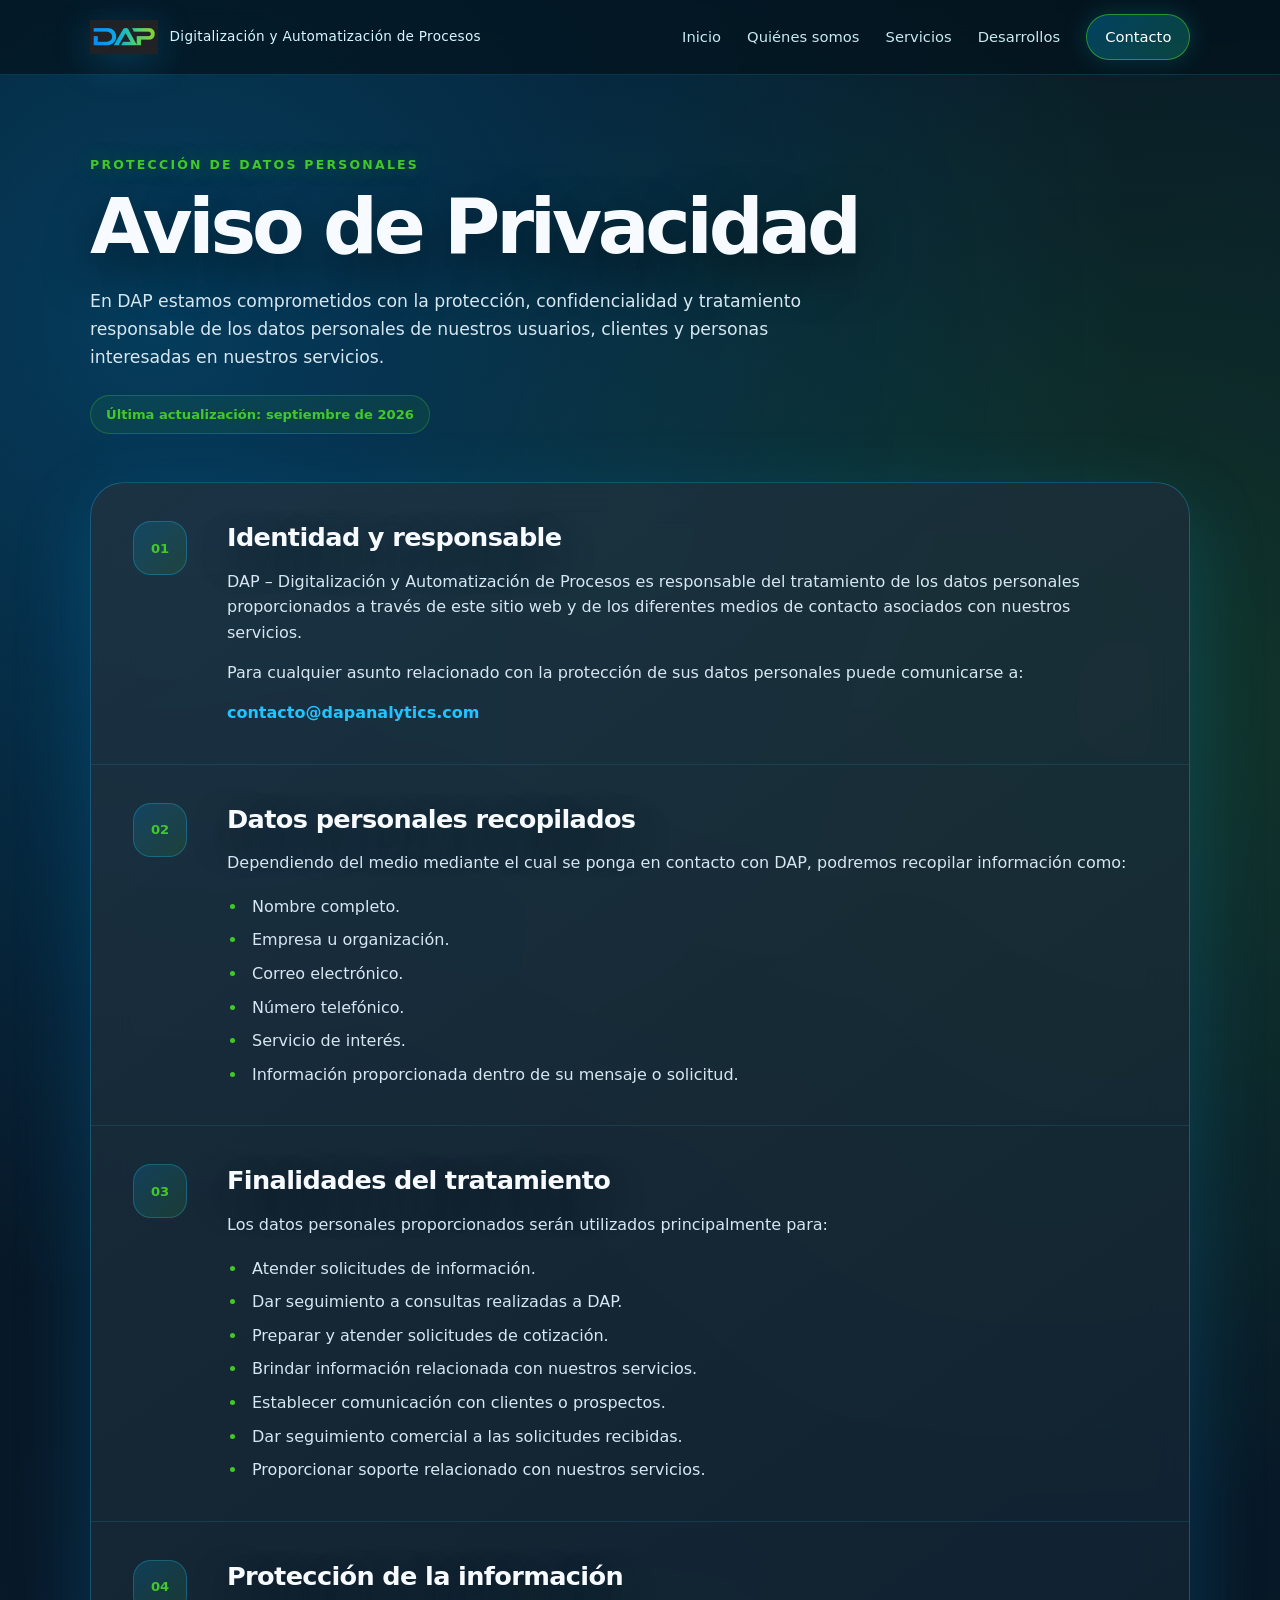
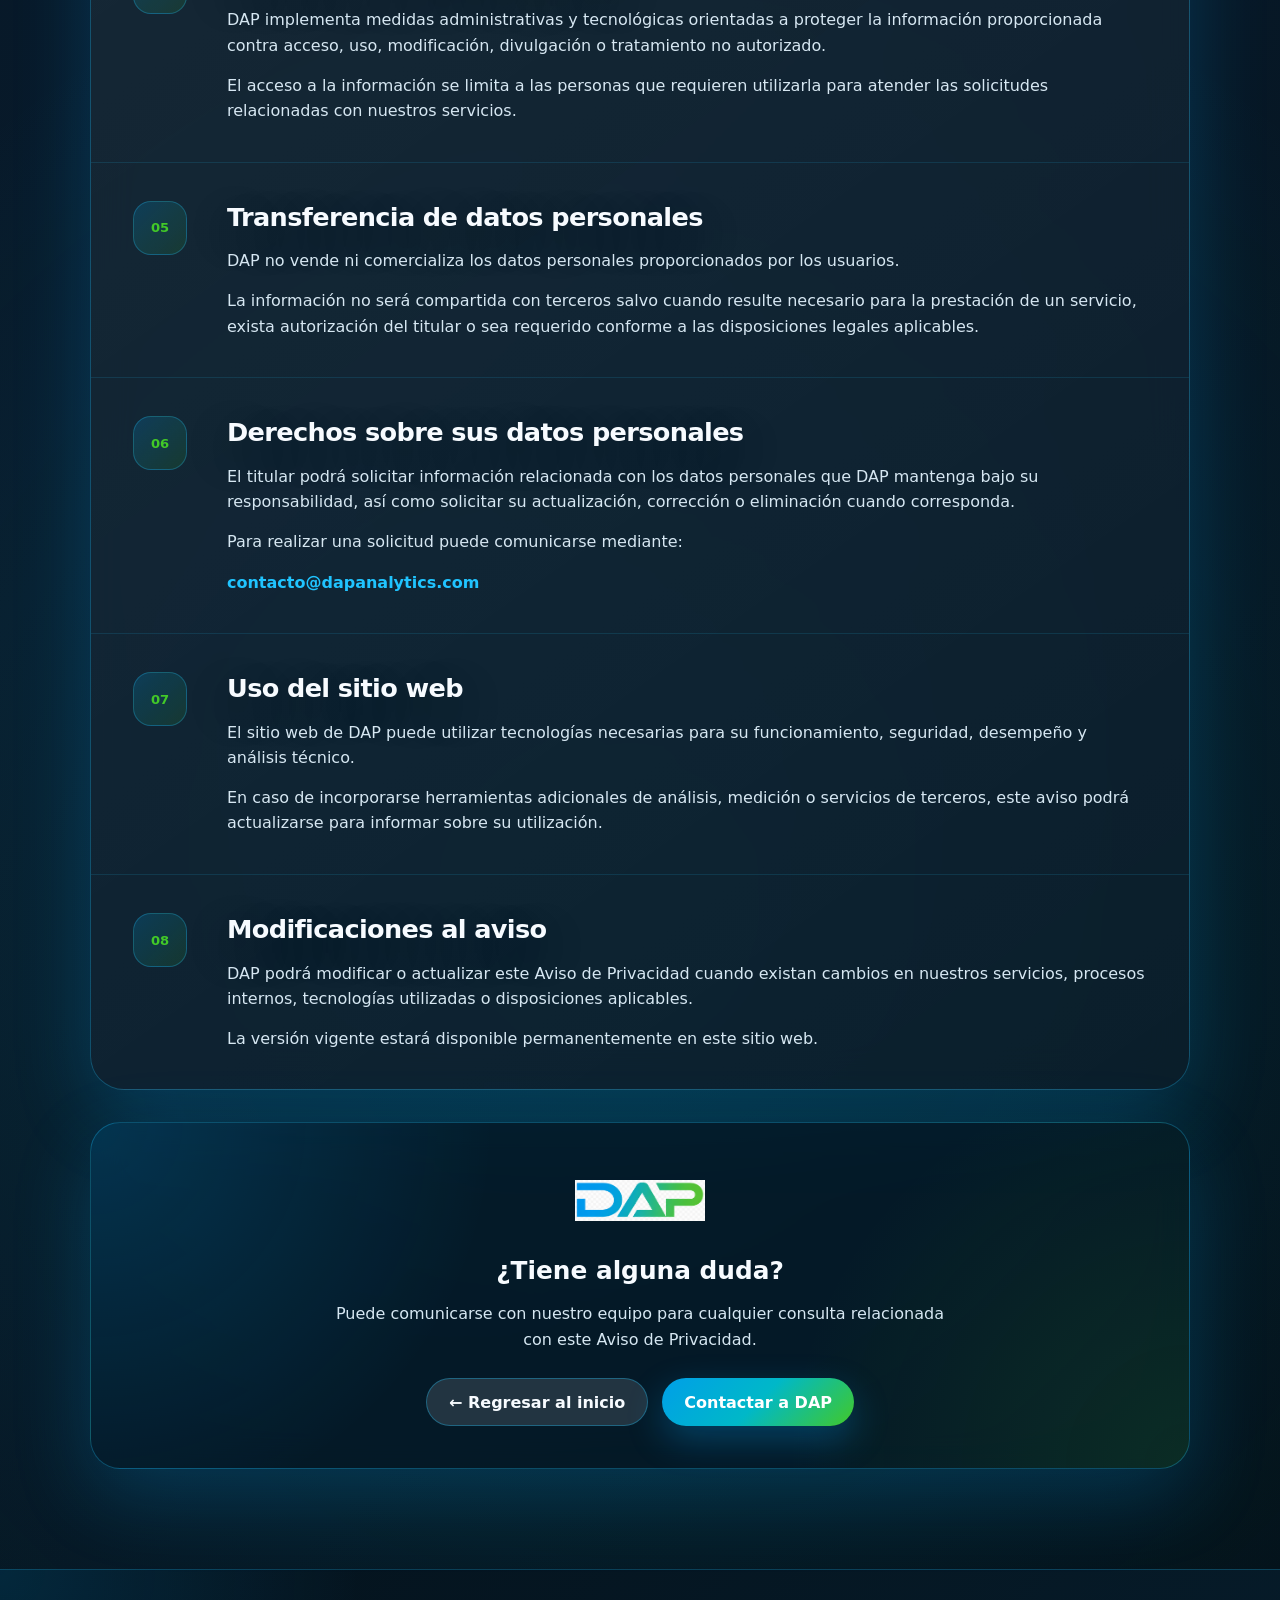
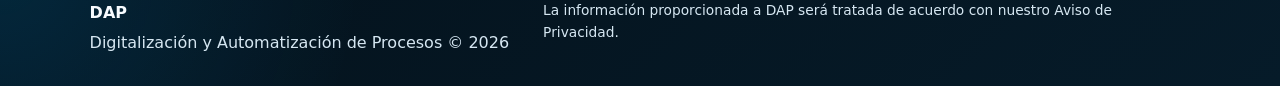
==== aviso-de-privacidad.html @ fb215ba3 "Create aviso-de-privacidad.html" ====
<!DOCTYPE html>
<html lang="es">
<head>
  <meta charset="UTF-8" />
  <meta name="viewport" content="width=device-width, initial-scale=1.0" />

  <title>Aviso de Privacidad | DAP</title>

  <meta
    name="description"
    content="Aviso de Privacidad de DAP Digitalización y Automatización de Procesos."
  />

  <link
    rel="icon"
    type="image/png"
    sizes="40x32"
    href="../assets/Logo_DAP_Letras_azulverde.png"
  />

  <link rel="stylesheet" href="../style.css" />
</head>

<body>

  <!-- NAVBAR -->
  <header class="navbar" id="navbar">

    <a href="../" class="brand" aria-label="Ir al inicio de DAP">
      <img
        class="brand-logo"
        src="../assets/Logo_DAP_vede-azul_negro_3.png"
        alt="Logo DAP"
      />

      <span class="brand-text">
        Digitalización y Automatización de Procesos
      </span>
    </a>

    <nav class="nav-links privacy-nav">
      <a href="../">Inicio</a>
      <a href="../#quienes">Quiénes somos</a>
      <a href="../#servicios">Servicios</a>
      <a href="../#desarrollos">Desarrollos</a>
      <a href="../#contacto" class="nav-cta">Contacto</a>
    </nav>

  </header>


  <!-- CONTENIDO -->
  <main class="privacy-page">

    <section class="privacy-hero">

      <div class="privacy-container">

        <div class="privacy-heading reveal">

          <p class="eyebrow">
            Protección de datos personales
          </p>

          <h1>Aviso de Privacidad</h1>

          <p>
            En DAP estamos comprometidos con la protección,
            confidencialidad y tratamiento responsable de los
            datos personales de nuestros usuarios, clientes y
            personas interesadas en nuestros servicios.
          </p>

          <div class="privacy-meta">
            Última actualización: septiembre de 2026
          </div>

        </div>


        <article class="privacy-document reveal">

          <section class="privacy-block">

            <span class="privacy-number">01</span>

            <div>
              <h2>Identidad y responsable</h2>

              <p>
                DAP – Digitalización y Automatización de Procesos
                es responsable del tratamiento de los datos personales
                proporcionados a través de este sitio web y de los
                diferentes medios de contacto asociados con nuestros
                servicios.
              </p>

              <p>
                Para cualquier asunto relacionado con la protección
                de sus datos personales puede comunicarse a:
              </p>

              <a
                class="privacy-email"
                href="mailto:contacto@dapanalytics.com"
              >
                contacto@dapanalytics.com
              </a>
            </div>

          </section>


          <section class="privacy-block">

            <span class="privacy-number">02</span>

            <div>
              <h2>Datos personales recopilados</h2>

              <p>
                Dependiendo del medio mediante el cual se ponga en
                contacto con DAP, podremos recopilar información como:
              </p>

              <ul>
                <li>Nombre completo.</li>
                <li>Empresa u organización.</li>
                <li>Correo electrónico.</li>
                <li>Número telefónico.</li>
                <li>Servicio de interés.</li>
                <li>Información proporcionada dentro de su mensaje o solicitud.</li>
              </ul>

            </div>

          </section>


          <section class="privacy-block">

            <span class="privacy-number">03</span>

            <div>
              <h2>Finalidades del tratamiento</h2>

              <p>
                Los datos personales proporcionados serán utilizados
                principalmente para:
              </p>

              <ul>
                <li>Atender solicitudes de información.</li>
                <li>Dar seguimiento a consultas realizadas a DAP.</li>
                <li>Preparar y atender solicitudes de cotización.</li>
                <li>Brindar información relacionada con nuestros servicios.</li>
                <li>Establecer comunicación con clientes o prospectos.</li>
                <li>Dar seguimiento comercial a las solicitudes recibidas.</li>
                <li>Proporcionar soporte relacionado con nuestros servicios.</li>
              </ul>

            </div>

          </section>


          <section class="privacy-block">

            <span class="privacy-number">04</span>

            <div>
              <h2>Protección de la información</h2>

              <p>
                DAP implementa medidas administrativas y tecnológicas
                orientadas a proteger la información proporcionada
                contra acceso, uso, modificación, divulgación o
                tratamiento no autorizado.
              </p>

              <p>
                El acceso a la información se limita a las personas
                que requieren utilizarla para atender las solicitudes
                relacionadas con nuestros servicios.
              </p>

            </div>

          </section>


          <section class="privacy-block">

            <span class="privacy-number">05</span>

            <div>
              <h2>Transferencia de datos personales</h2>

              <p>
                DAP no vende ni comercializa los datos personales
                proporcionados por los usuarios.
              </p>

              <p>
                La información no será compartida con terceros salvo
                cuando resulte necesario para la prestación de un
                servicio, exista autorización del titular o sea
                requerido conforme a las disposiciones legales
                aplicables.
              </p>

            </div>

          </section>


          <section class="privacy-block">

            <span class="privacy-number">06</span>

            <div>
              <h2>Derechos sobre sus datos personales</h2>

              <p>
                El titular podrá solicitar información relacionada
                con los datos personales que DAP mantenga bajo su
                responsabilidad, así como solicitar su actualización,
                corrección o eliminación cuando corresponda.
              </p>

              <p>
                Para realizar una solicitud puede comunicarse mediante:
              </p>

              <a
                class="privacy-email"
                href="mailto:contacto@dapanalytics.com"
              >
                contacto@dapanalytics.com
              </a>

            </div>

          </section>


          <section class="privacy-block">

            <span class="privacy-number">07</span>

            <div>
              <h2>Uso del sitio web</h2>

              <p>
                El sitio web de DAP puede utilizar tecnologías
                necesarias para su funcionamiento, seguridad,
                desempeño y análisis técnico.
              </p>

              <p>
                En caso de incorporarse herramientas adicionales
                de análisis, medición o servicios de terceros,
                este aviso podrá actualizarse para informar sobre
                su utilización.
              </p>

            </div>

          </section>


          <section class="privacy-block">

            <span class="privacy-number">08</span>

            <div>
              <h2>Modificaciones al aviso</h2>

              <p>
                DAP podrá modificar o actualizar este Aviso de
                Privacidad cuando existan cambios en nuestros
                servicios, procesos internos, tecnologías utilizadas
                o disposiciones aplicables.
              </p>

              <p>
                La versión vigente estará disponible permanentemente
                en este sitio web.
              </p>

            </div>

          </section>

        </article>


        <div class="privacy-return reveal">

          <img
            src="../assets/Logo_DAP_Letras_azulverde.png"
            alt="DAP"
          />

          <h3>¿Tiene alguna duda?</h3>

          <p>
            Puede comunicarse con nuestro equipo para cualquier
            consulta relacionada con este Aviso de Privacidad.
          </p>

          <div class="privacy-actions">

            <a href="../" class="btn secondary">
              ← Regresar al inicio
            </a>

            <a
              href="mailto:contacto@dapanalytics.com"
              class="btn primary"
            >
              Contactar a DAP
            </a>

          </div>

        </div>

      </div>

    </section>

  </main>


  <footer>

    <div>
      <strong>DAP</strong>

      <span>
        Digitalización y Automatización de Procesos © 2026
      </span>
    </div>

    <p class="privacy-notice">
      La información proporcionada a DAP será tratada de acuerdo
      con nuestro Aviso de Privacidad.
    </p>

  </footer>


  <script src="../script.js"></script>

</body>
</html>
---- style.css ----
/* ==============================
   DAP Website - GitHub Pages
   Autor: Uriel + Motoko
   ============================== */

:root {
  --bg: #061421;
  --bg-soft: #0b2236;

  --blue: #009fe8;
  --blue-light: #20c4ff;
  --cyan: #00b8c8;
  --green: #42c928;
  --green-soft: #20e2a3;

  --primary: #00aaff;
  --primary-2: #20e2a3;
  --accent: #42c928;

  --text: #f7fbff;
  --muted: #d6e7f2;

  --card: rgba(5, 24, 39, 0.66);
  --card-strong: rgba(7, 35, 56, 0.82);
  --border: rgba(32, 196, 255, 0.30);

  --shadow: 0 26px 80px rgba(0, 170, 255, 0.20);
}

* {
  box-sizing: border-box;
  margin: 0;
  padding: 0;
}

html {
  scroll-behavior: smooth;
}

body {
  font-family: Inter, system-ui, -apple-system, BlinkMacSystemFont, "Segoe UI", sans-serif;
  background:
    radial-gradient(circle at top left, rgba(0,159,232,.30), transparent 34%),
    radial-gradient(circle at top right, rgba(66,201,40,.22), transparent 32%),
    linear-gradient(135deg, #061421 0%, #081b2c 48%, #041018 100%);
  color: var(--text);
  line-height: 1.6;
  overflow-x: hidden;
}

a {
  color: inherit;
  text-decoration: none;
}

img {
  width: 100%;
  display: block;
}

/* ==============================
   NAVBAR
   ============================== */

.navbar {
  position: fixed;
  top: 0;
  width: 100%;
  z-index: 100;
  display: flex;
  justify-content: space-between;
  align-items: center;
  padding: 14px 7%;
  background: rgba(4, 18, 28, 0.72);
  backdrop-filter: blur(20px);
  border-bottom: 1px solid rgba(32, 196, 255, 0.18);
  transition: 0.3s ease;
}

.navbar.scrolled {
  background: rgba(4, 18, 28, 0.94);
  border-bottom-color: rgba(66, 201, 40, 0.28);
  box-shadow: 0 12px 40px rgba(0, 170, 255, 0.14);
}

.brand { display: flex; 
        align-items: center; 
        gap: 12px; } 

.brand-logo { width: 68px; 
             max-height: 48px; 
             object-fit: contain; 
             filter: drop-shadow(0 8px 18px rgba(23, 183, 255, 0.22)); }

.brand-text {
  color: #d8f8ff;
  font-size: 0.85rem;
  letter-spacing: 0.02em;
}

.nav-links {
  display: flex;
  align-items: center;
  gap: 26px;
  font-size: 0.92rem;
  color: #c7eaf1;
}

.nav-links a {
  transition: color 0.2s ease;
}

.nav-links a:hover {
  color: var(--green);
}

.nav-cta {
  padding: 10px 18px;
  border-radius: 999px;
  border: 1px solid rgba(66, 201, 40, 0.60);
  color: #ffffff !important;
  background: linear-gradient(135deg, rgba(0, 170, 255, 0.30), rgba(32, 226, 163, 0.24));
  box-shadow: 0 0 24px rgba(0, 184, 200, 0.22);
}

.menu-toggle {
  display: none;
  width: 42px;
  height: 36px;
  background: transparent;
  border: 0;
  cursor: pointer;
}

.menu-toggle span {
  display: block;
  height: 2px;
  margin: 7px 0;
  background: var(--text);
  border-radius: 2px;
}

/* ==============================
   FONDOS DE SECCIONES
   ============================== */

.section-bg {
  position: relative;
  isolation: isolate;
  background-size: cover;
  background-position: center;
  background-attachment: fixed;
}

.section-overlay {
  position: absolute;
  inset: 0;
  z-index: -1;
  background:
    linear-gradient(90deg, rgba(4,18,28,.72), rgba(4,18,28,.46), rgba(4,18,28,.24)),
    radial-gradient(circle at 20% 30%, rgba(0,170,255,.22), transparent 36%),
    radial-gradient(circle at 78% 35%, rgba(66,201,40,.18), transparent 38%);
}

.section-bg::after {
  content: "";
  position: absolute;
  inset: 0;
  z-index: -2;
  background: rgba(255, 255, 255, 0.04);
}

/* Deja aquí tus nombres de imagen como ya los modificaste */
#inicio { background-image: url("assets/Fondo_DAP_1.png"); }
#quienes { background-image: url("assets/Fondo_DAP_2.png"); }
#servicios { background-image: url("assets/Fondo_DAP_3.png"); }
#desarrollos { background-image: url("assets/Fondo_DAP_1.png"); }
#ia { background-image: url("assets/Fondo_DAP_4.png"); }

/* ==============================
   HERO
   ============================== */

.hero {
  min-height: 100vh;
  padding: 150px 7% 80px;
  display: grid;
  grid-template-columns: minmax(0, 1.15fr) minmax(320px, 0.85fr);
  gap: 42px;
  align-items: center;
}

.hero-content,
.hero-panel,
.section-inner,
.contact-card {
  position: relative;
  z-index: 2;
}

.eyebrow {
  color: var(--accent);
  text-transform: uppercase;
  font-size: 0.78rem;
  letter-spacing: 0.18em;
  font-weight: 800;
  margin-bottom: 14px;
  text-shadow: 0 0 20px rgba(66, 201, 40, 0.42);
}

h1 {
  font-size: clamp(2.6rem, 6vw, 5.9rem);
  line-height: 0.95;
  letter-spacing: -0.07em;
  max-width: 900px;
  text-shadow: 0 18px 48px rgba(0,0,0,0.52);
}

h2 {
  font-size: clamp(2rem, 4vw, 4rem);
  line-height: 1;
  letter-spacing: -0.05em;
  text-shadow: 0 14px 42px rgba(0,0,0,0.45);
}

h3 {
  font-size: 1.35rem;
  margin-bottom: 10px;
}

.hero-text {
  max-width: 700px;
  margin-top: 26px;
  color: var(--muted);
  font-size: 1.14rem;
}

.hero-actions,
.contact-actions {
  display: flex;
  flex-wrap: wrap;
  gap: 14px;
  margin-top: 32px;
}

/* ==============================
   BOTONES
   ============================== */

.btn {
  display: inline-flex;
  justify-content: center;
  align-items: center;
  min-height: 48px;
  padding: 0 22px;
  border-radius: 999px;
  font-weight: 800;
  border: 1px solid var(--border);
  transition: transform 0.2s ease, background 0.2s ease, box-shadow 0.2s ease;
}

.btn:hover {
  transform: translateY(-2px);
  box-shadow: 0 18px 42px rgba(0, 184, 200, 0.28);
}

.btn.primary {
  background: linear-gradient(135deg, var(--blue), var(--cyan), var(--green));
  color: #fff;
  border: 0;
  box-shadow: 0 14px 36px rgba(0, 170, 255, 0.28);
}

.btn.secondary {
  background: rgba(255, 255, 255, 0.12);
  color: var(--text);
  border: 1px solid rgba(32, 196, 255, 0.34);
}

/* ==============================
   TARJETAS
   ============================== */

.hero-panel {
  display: grid;
  gap: 18px;
}

.metric {
  padding: 26px;
  border: 1px solid var(--border);
  border-radius: 28px;
  background:
    linear-gradient(145deg, rgba(255,255,255,0.12), rgba(255,255,255,0.04)),
    rgba(5, 24, 39, 0.68);
  backdrop-filter: blur(18px);
  box-shadow: var(--shadow);
}

.metric span {
  color: var(--blue-light);
  font-weight: 900;
  font-size: 0.85rem;
}

.metric strong {
  display: block;
  margin-top: 8px;
  font-size: 1.2rem;
}

.metric p {
  color: var(--muted);
  margin-top: 4px;
}

.section {
  padding: 105px 7%;
  min-height: 72vh;
}

.section-heading {
  max-width: 860px;
  margin-bottom: 42px;
}

.section-heading.center {
  margin-left: auto;
  margin-right: auto;
  text-align: center;
}

.section-heading p {
  color: var(--muted);
  margin-top: 18px;
}

.two-column {
  display: grid;
  grid-template-columns: 0.9fr 1.0fr;
  gap: 24px;
}

.card,
.service-card,
.suite-card,
.contact-card {
  border: 1px solid var(--border);
  background:
    linear-gradient(145deg, rgba(255,255,255,0.12), rgba(255,255,255,0.04)),
    var(--card);
  border-radius: 32px;
  box-shadow: var(--shadow);
  backdrop-filter: blur(18px);
}

.glass {
  padding: 34px;
}

.glass p + p {
  margin-top: 18px;
  color: var(--muted);
}

.tags {
  display: flex;
  flex-wrap: wrap;
  gap: 10px;
  margin-top: 22px;
}

.tags span {
  padding: 9px 13px;
  border-radius: 999px;
  background: rgba(0, 184, 200, 0.16);
  color: #e9feff;
  border: 1px solid rgba(66, 201, 40, 0.30);
  font-size: 0.9rem;
}

.service-grid,
.suite-grid {
  display: grid;
  gap: 24px;
}

.service-grid {
  grid-template-columns: repeat(3, 1fr);
}

.service-card {
  padding: 32px;
  min-height: 270px;
  transition: 0.25s ease;
}

.service-card:hover,
.suite-card:hover,
.ia-list div:hover {
  transform: translateY(-5px);
  border-color: rgba(66, 201, 40, 0.58);
  box-shadow: 0 30px 86px rgba(0, 184, 200, 0.34);
}

.icon-circle{

    display:inline-block;
    width:auto;
    height:auto;
    padding:10px 20px;
    border-radius:40px;
    margin-bottom:22px;
    background:linear-gradient(
        135deg,
        var(--blue),
        var(--cyan),
        var(--green)
    );

    color:#fff;
    font-weight:700;
    font-size:1rem;
    text-align:center;
    white-space:nowrap;

}

.service-card p,
.suite-card p,
.suite-card li,
.ia-list p,
.contact-card p {
  color: var(--muted);
}

.suite-grid {
  grid-template-columns: repeat(3, 1fr);
}

.suite-card {
  overflow: hidden;
  background:
    linear-gradient(145deg, rgba(255,255,255,0.10), rgba(255,255,255,0.04)),
    rgba(5, 24, 39, 0.72);
  transition: 0.25s ease;
}

.suite-card img {
  height: 230px;
  object-fit: contain;
  padding: 26px;
  background:
    radial-gradient(circle at center, rgba(32,196,255,0.16), transparent 48%),
    rgba(255, 255, 255, 0.08);
}

.suite-content {
  padding: 28px;
}

.suite-subtitle {
  color: var(--accent) !important;
  font-weight: 800;
  margin-bottom: 12px;
}

.suite-card ul {
  margin-top: 18px;
  padding-left: 18px;
}

.suite-card li + li {
  margin-top: 8px;
}

/* ==============================
   IA ANALYTICS
   ============================== */

.ia-wrap {
  display: grid;
  grid-template-columns: 1fr 1fr;
  gap: 34px;
  align-items: start;
}

.ia-list {
  display: grid;
  gap: 16px;
}

.ia-list div {
  padding: 26px;
  border: 1px solid var(--border);
  border-radius: 24px;
  background:
    linear-gradient(145deg, rgba(255,255,255,0.14), rgba(255,255,255,0.05)),
    var(--card-strong);
  backdrop-filter: blur(18px);
  box-shadow: var(--shadow);
  transition: 0.25s ease;
}

/* ==============================
   CONTACTO
   ============================== */

.contact {
  display: grid;
  place-items: center;
  background:
    radial-gradient(circle at top left, rgba(0,170,255,0.28), transparent 34%),
    radial-gradient(circle at bottom right, rgba(66,201,40,0.20), transparent 34%),
    linear-gradient(135deg, #061421, #082235);
}

.contact-card {
  width: min(920px, 100%);
  padding: clamp(34px, 6vw, 72px);
  text-align: center;
  background:
    radial-gradient(circle at top left, rgba(0,170,255,0.26), transparent 34%),
    radial-gradient(circle at bottom right, rgba(66,201,40,0.16), transparent 34%),
    rgba(255,255,255,0.12);
}

.contact-info {
  display: grid;
  gap: 6px;
  margin-top: 32px;
  color: var(--muted);
}

.contact-info strong {
  color: var(--text);
  font-size: 1.1rem;
}

/* ==============================
   FOOTER
   ============================== */

footer {
  padding: 30px 7%;
  border-top: 1px solid rgba(32, 196, 255, 0.24);
  display: grid;
  grid-template-columns: 0.8fr 1.2fr;
  gap: 22px;
  color: var(--muted);
  background:
    radial-gradient(circle at top left, rgba(0,170,255,0.14), transparent 28%),
    linear-gradient(135deg, #04121c, #061b29);
}

footer div {
  display: grid;
  gap: 4px;
}

footer strong {
  color: var(--text);
}

.privacy-notice {
  font-size: 0.86rem;
  line-height: 1.55;
}

/* ==============================
   ANIMACIONES
   ============================== */

.reveal {
  opacity: 0;
  transform: translateY(22px);
  transition: 0.7s ease;
}

.reveal.visible {
  opacity: 1;
  transform: translateY(0);
}

/* ==============================
   RESPONSIVE
   ============================== */

@media (max-width: 980px) {
  .hero,
  .two-column,
  .ia-wrap {
    grid-template-columns: 1fr;
  }

  .service-grid,
  .suite-grid {
    grid-template-columns: 1fr;
  }

  .hero {
    padding-top: 130px;
  }

  .hero-panel {
    grid-template-columns: 1fr;
  }
}

@media (max-width: 760px) {
  .navbar {
    padding: 12px 5%;
  }

  .brand-logo {
    width: 86px;
  }

  .brand-text {
    display: none;
  }

  .menu-toggle {
    display: block;
  }

  .nav-links {
    position: absolute;
    top: 72px;
    left: 5%;
    right: 5%;
    display: none;
    flex-direction: column;
    align-items: stretch;
    gap: 0;
    padding: 14px;
    border: 1px solid var(--border);
    border-radius: 24px;
    background: rgba(4, 18, 28, 0.96);
  }

  .nav-links.open {
    display: flex;
  }

  .nav-links a {
    padding: 14px;
  }

  .nav-cta {
    text-align: center;
    margin-top: 6px;
  }

  .hero {
    padding: 120px 5% 60px;
  }

  .section {
    padding: 80px 5%;
    min-height: auto;
  }

  .section-bg {
    background-attachment: scroll;
  }

  .section-overlay {
    background:
      linear-gradient(180deg, rgba(4,18,28,.78), rgba(4,18,28,.52)),
      radial-gradient(circle at 50% 15%, rgba(0,170,255,.18), transparent 42%);
  }

  footer {
    grid-template-columns: 1fr;
    padding: 24px 5%;
  }
}



.metric{
    display:flex;
    justify-content:space-between;
    align-items:center;
    gap:24px;
}

.metric-content{
    flex:1;
}

.metric-icon{
    width:80px;
    height:80px;
    object-fit:contain;
    flex-shrink:0;
    opacity:.95;
    transition:.30s;
}

.metric:hover .metric-icon{
    transform:scale(1.08);
    filter:
        drop-shadow(0 0 16px rgba(0,170,255,.35))
        drop-shadow(0 0 24px rgba(66,201,40,.25));
}



.service-card{
    display:flex;
    flex-direction:column;
    justify-content:flex-start;
    min-height:480px;
}

.service-img{
    display:block;
    width:100%;
    height:auto;
    max-width:100%;
    margin-top:28px;
    object-fit:contain;

}

.service-card:hover .service-img {
  transform: scale(1.04);
  filter:
    drop-shadow(0 0 18px rgba(0, 170, 255, 0.38))
    drop-shadow(0 0 28px rgba(66, 201, 40, 0.26));
}

/* ==============================
   FORMULARIO DE CONTACTO DAP
   ============================== */

.contact-container {
  position: relative;
  z-index: 2;
  width: min(1180px, 100%);
  display: grid;
  grid-template-columns: minmax(0, 0.82fr) minmax(460px, 1.18fr);
  gap: 32px;
  align-items: start;
}

.contact-intro,
.contact-form-card {
  border: 1px solid var(--border);
  border-radius: 32px;
  background:
    linear-gradient(145deg, rgba(255,255,255,0.12), rgba(255,255,255,0.04)),
    rgba(5, 24, 39, 0.76);
  box-shadow: var(--shadow);
  backdrop-filter: blur(18px);
}

.contact-intro {
  padding: clamp(32px, 5vw, 58px);
}

.contact-intro > p:not(.eyebrow) {
  margin-top: 22px;
  color: var(--muted);
}

.contact-data {
  display: grid;
  gap: 14px;
  margin-top: 32px;
}

.contact-data div {
  display: grid;
  gap: 3px;
  padding: 16px 18px;
  border: 1px solid rgba(32, 196, 255, 0.20);
  border-radius: 18px;
  background: rgba(255,255,255,0.06);
}

.contact-data span {
  color: var(--green);
  font-size: 0.76rem;
  font-weight: 800;
  letter-spacing: 0.10em;
  text-transform: uppercase;
}

.contact-data a,
.contact-data strong {
  color: var(--text);
  overflow-wrap: anywhere;
}

.contact-form-card {
  padding: clamp(28px, 4vw, 46px);
}

.form-grid {
  display: grid;
  grid-template-columns: repeat(2, minmax(0, 1fr));
  gap: 20px;
}

.form-group {
  display: grid;
  gap: 8px;
}

.form-group-full {
  grid-column: 1 / -1;
}

.form-group label,
.form-consent label {
  color: #e9f8ff;
  font-weight: 700;
  font-size: 0.91rem;
}

.form-group label span,
.form-consent label span {
  color: var(--green);
}

.form-group input,
.form-group select,
.form-group textarea {
  width: 100%;
  color: #ffffff;
  font: inherit;
  border: 1px solid rgba(32, 196, 255, 0.28);
  border-radius: 16px;
  outline: none;
  background: rgba(3, 17, 28, 0.72);
  transition: border-color .2s ease, box-shadow .2s ease, background .2s ease;
}

.form-group input,
.form-group select {
  min-height: 52px;
  padding: 0 16px;
}

.form-group textarea {
  min-height: 140px;
  padding: 14px 16px;
  resize: vertical;
}

.form-group select option {
  color: #071622;
  background: #ffffff;
}

.form-group input:focus,
.form-group select:focus,
.form-group textarea:focus {
  border-color: var(--green);
  background: rgba(4, 24, 38, 0.94);
  box-shadow: 0 0 0 4px rgba(66, 201, 40, 0.12);
}

.form-group.has-error input,
.form-group.has-error select,
.form-group.has-error textarea {
  border-color: #ff6b6b;
}

.field-error {
  min-height: 18px;
  color: #ff9b9b;
  font-size: 0.78rem;
}

.form-consent {
  display: flex;
  align-items: flex-start;
  gap: 10px;
  margin-top: 22px;
}

.form-consent input {
  width: 18px;
  height: 18px;
  margin-top: 3px;
  accent-color: var(--green);
  flex: 0 0 auto;
}

.submit-contact {
  width: 100%;
  margin-top: 24px;
  cursor: pointer;
  font: inherit;
}

.submit-contact:disabled {
  opacity: .68;
  cursor: wait;
  transform: none;
}

.submit-spinner {
  display: none;
  width: 19px;
  height: 19px;
  margin-left: 10px;
  border: 2px solid rgba(255,255,255,.40);
  border-top-color: #ffffff;
  border-radius: 50%;
  animation: dapSpin .8s linear infinite;
}

.submit-contact.is-loading .submit-spinner {
  display: inline-block;
}

.form-status {
  min-height: 24px;
  margin-top: 14px;
  text-align: center;
  color: var(--muted);
  font-size: .90rem;
}

.form-status.error {
  color: #ff9b9b;
}

.website-field {
  position: absolute !important;
  left: -10000px !important;
  width: 1px !important;
  height: 1px !important;
  overflow: hidden !important;
}

@keyframes dapSpin {
  to { transform: rotate(360deg); }
}

/* Modal propio compatible con GitHub Pages */
.dap-modal {
  position: fixed;
  inset: 0;
  z-index: 1000;
  display: none;
  place-items: center;
  padding: 20px;
}

.dap-modal.open {
  display: grid;
}

.dap-modal-backdrop {
  position: absolute;
  inset: 0;
  background: rgba(1, 9, 15, .82);
  backdrop-filter: blur(8px);
}

.dap-modal-dialog {
  position: relative;
  z-index: 1;
  width: min(520px, 100%);
  padding: 38px;
  text-align: center;
  border: 1px solid rgba(32, 196, 255, .38);
  border-radius: 30px;
  background:
    radial-gradient(circle at top left, rgba(0,170,255,.20), transparent 36%),
    radial-gradient(circle at bottom right, rgba(66,201,40,.14), transparent 36%),
    #071b2a;
  box-shadow: 0 30px 110px rgba(0, 170, 255, .30);
}

.dap-modal-logo {
  width: 118px;
  height: 64px;
  object-fit: contain;
  margin: 0 auto 14px;
}

.dap-modal-check {
  display: grid;
  place-items: center;
  width: 62px;
  height: 62px;
  margin: 0 auto 18px;
  border-radius: 50%;
  color: #ffffff;
  font-size: 2rem;
  font-weight: 900;
  background: linear-gradient(135deg, var(--blue), var(--green));
}

.dap-modal-dialog h3 {
  font-size: 1.7rem;
}

.dap-modal-dialog p {
  margin-top: 12px;
  color: var(--muted);
}

.dap-modal-folio {
  color: var(--green) !important;
  font-weight: 800;
}

.dap-modal-dialog .btn {
  width: 100%;
  margin-top: 24px;
  cursor: pointer;
}

.dap-modal-close {
  position: absolute;
  top: 13px;
  right: 16px;
  width: 38px;
  height: 38px;
  border: 0;
  border-radius: 50%;
  color: #ffffff;
  font-size: 1.7rem;
  line-height: 1;
  cursor: pointer;
  background: rgba(255,255,255,.08);
}

body.modal-open {
  overflow: hidden;
}

@media (max-width: 900px) {
  .contact-container {
    grid-template-columns: 1fr;
  }
}

@media (max-width: 620px) {
  .form-grid {
    grid-template-columns: 1fr;
  }

  .form-group-full {
    grid-column: auto;
  }

  .contact-form-card,
  .contact-intro,
  .dap-modal-dialog {
    padding: 26px 22px;
    border-radius: 24px;
  }
}



/* ======================================================
   CARRUSEL DE EMPRESAS - SECCIÓN QUIÉNES SOMOS
====================================================== */

.business-card {
  display: flex;
  flex-direction: column;
  gap: 14px;
  width: 100%;
}

.business-card h3 {
  margin: 0;
  line-height: 1.4;
}

.business-carousel {
  position: relative;
  display: flex;
  align-items: center;
  width: 100%;
  min-width: 0;
}

.business-carousel-viewport {
  width: 100%;
  overflow: hidden;
  border-radius: 20px;
  touch-action: pan-y;
}

.business-carousel-track {
  display: flex;
  width: 100%;
  transition: transform 0.55s ease;
  will-change: transform;
}

.business-carousel-slide {
  flex: 0 0 100%;
  width: 100%;
  min-width: 100%;
}

.business-carousel-slide img{
    width:100%;
    height:560px;
    object-fit:contain;
    border-radius:20px;
    background:rgba(255,255,255,.02);
}

.business-carousel-btn {
  position: absolute;
  top: 50%;
  z-index: 5;
  width: 44px;
  height: 44px;
  padding: 0;
  border: 1px solid rgba(255, 255, 255, 0.25);
  border-radius: 50%;
  background: rgba(8, 20, 38, 0.72);
  color: #ffffff;
  font-size: 24px;
  line-height: 1;
  cursor: pointer;
  transform: translateY(-50%);
  backdrop-filter: blur(10px);
  -webkit-backdrop-filter: blur(10px);
  transition:
    background 0.25s ease,
    transform 0.25s ease,
    opacity 0.25s ease;
}

.business-carousel-btn:hover {
  background: rgba(18, 141, 255, 0.92);
  transform: translateY(-50%) scale(1.08);
}

.business-carousel-prev {
  left: 12px;
}

.business-carousel-next {
  right: 12px;
}

.business-carousel-dots {
  display: flex;
  justify-content: center;
  align-items: center;
  flex-wrap: wrap;
  gap: 8px;
  margin-top: -8px;
}

.business-carousel-dot {
  width: 9px;
  height: 9px;
  padding: 0;
  border: none;
  border-radius: 50%;
  background: rgba(255, 255, 255, 0.3);
  cursor: pointer;
  transition:
    width 0.25s ease,
    background 0.25s ease;
}

.business-carousel-dot.active {
  width: 26px;
  border-radius: 10px;
  background: #128dff;
}

@media (max-width: 900px) {
  .business-carousel-slide img {
    height: 330px;
  }
}

@media (max-width: 600px) {
  .business-card {
    gap: 18px;
  }

  .business-carousel-slide img {
    height: 260px;
  }

  .business-carousel-btn {
    width: 38px;
    height: 38px;
    font-size: 20px;
  }

  .business-carousel-prev {
    left: 8px;
  }

  .business-carousel-next {
    right: 8px;
  }
}



/* ======================================================
   AVISO DE PRIVACIDAD - DAP
====================================================== */

.privacy-page {
  min-height: 100vh;
}

.privacy-hero {
  position: relative;
  min-height: 100vh;
  padding: 155px 7% 100px;

  background:
    radial-gradient(circle at 12% 10%, rgba(0,170,255,.26), transparent 32%),
    radial-gradient(circle at 88% 22%, rgba(66,201,40,.16), transparent 30%),
    radial-gradient(circle at 50% 80%, rgba(0,184,200,.12), transparent 40%),
    linear-gradient(135deg, #061421 0%, #081b2c 50%, #041018 100%);
}

.privacy-container {
  width: min(1100px, 100%);
  margin: 0 auto;
}

.privacy-heading {
  max-width: 850px;
  margin-bottom: 48px;
}

.privacy-heading h1 {
  font-size: clamp(2.8rem, 6vw, 5.5rem);
  line-height: .98;
  letter-spacing: -.055em;
}

.privacy-heading > p:not(.eyebrow) {
  max-width: 760px;
  margin-top: 24px;
  color: var(--muted);
  font-size: 1.08rem;
}

.privacy-meta {
  display: inline-flex;
  align-items: center;
  margin-top: 24px;
  padding: 8px 15px;

  border: 1px solid rgba(66,201,40,.30);
  border-radius: 999px;

  background: rgba(66,201,40,.08);

  color: var(--green);
  font-size: .82rem;
  font-weight: 800;
}


/* DOCUMENTO */

.privacy-document {
  overflow: hidden;

  border: 1px solid var(--border);
  border-radius: 34px;

  background:
    linear-gradient(
      145deg,
      rgba(255,255,255,.09),
      rgba(255,255,255,.025)
    ),
    rgba(5,24,39,.74);

  box-shadow: var(--shadow);
  backdrop-filter: blur(20px);
}


/* BLOQUES */

.privacy-block {
  display: grid;
  grid-template-columns: 70px 1fr;
  gap: 24px;

  padding: 38px 42px;

  border-bottom: 1px solid rgba(32,196,255,.13);
}

.privacy-block:last-child {
  border-bottom: 0;
}

.privacy-number {
  display: grid;
  place-items: center;

  width: 54px;
  height: 54px;

  border: 1px solid rgba(32,196,255,.28);
  border-radius: 18px;

  background:
    linear-gradient(
      135deg,
      rgba(0,170,255,.18),
      rgba(66,201,40,.12)
    );

  color: var(--green);
  font-size: .82rem;
  font-weight: 900;
}

.privacy-block h2 {
  margin: 4px 0 18px;

  font-size: clamp(1.35rem, 2vw, 1.8rem);
  letter-spacing: -.025em;
}

.privacy-block p {
  color: var(--muted);
}

.privacy-block p + p {
  margin-top: 14px;
}

.privacy-block ul {
  margin-top: 18px;
  padding-left: 20px;

  color: var(--muted);
}

.privacy-block li {
  padding-left: 5px;
}

.privacy-block li + li {
  margin-top: 8px;
}

.privacy-block li::marker {
  color: var(--green);
}


/* CORREO */

.privacy-email {
  display: inline-block;
  margin-top: 15px;

  color: var(--blue-light);
  font-weight: 800;

  transition:
    color .2s ease,
    text-shadow .2s ease;
}

.privacy-email:hover {
  color: var(--green);

  text-shadow:
    0 0 18px rgba(66,201,40,.30);
}


/* TARJETA FINAL */

.privacy-return {
  margin-top: 32px;
  padding: 42px;

  text-align: center;

  border: 1px solid var(--border);
  border-radius: 30px;

  background:
    radial-gradient(circle at top left, rgba(0,170,255,.18), transparent 35%),
    radial-gradient(circle at bottom right, rgba(66,201,40,.12), transparent 35%),
    rgba(5,24,39,.76);

  box-shadow: var(--shadow);
  backdrop-filter: blur(18px);
}

.privacy-return img {
  width: 130px;
  height: 70px;

  margin: 0 auto 16px;

  object-fit: contain;
}

.privacy-return h3 {
  font-size: 1.55rem;
}

.privacy-return p {
  max-width: 620px;
  margin: 10px auto 0;

  color: var(--muted);
}

.privacy-actions {
  display: flex;
  justify-content: center;
  flex-wrap: wrap;

  gap: 14px;
  margin-top: 26px;
}


/* RESPONSIVE */

@media (max-width: 760px) {

  .privacy-hero {
    padding:
      125px
      5%
      70px;
  }

  .privacy-heading {
    margin-bottom: 32px;
  }

  .privacy-block {
    grid-template-columns: 1fr;
    gap: 14px;

    padding: 28px 24px;
  }

  .privacy-number {
    width: 48px;
    height: 48px;
  }

  .privacy-return {
    padding: 32px 22px;
  }

  .privacy-actions {
    flex-direction: column;
  }

  .privacy-actions .btn {
    width: 100%;
  }

}
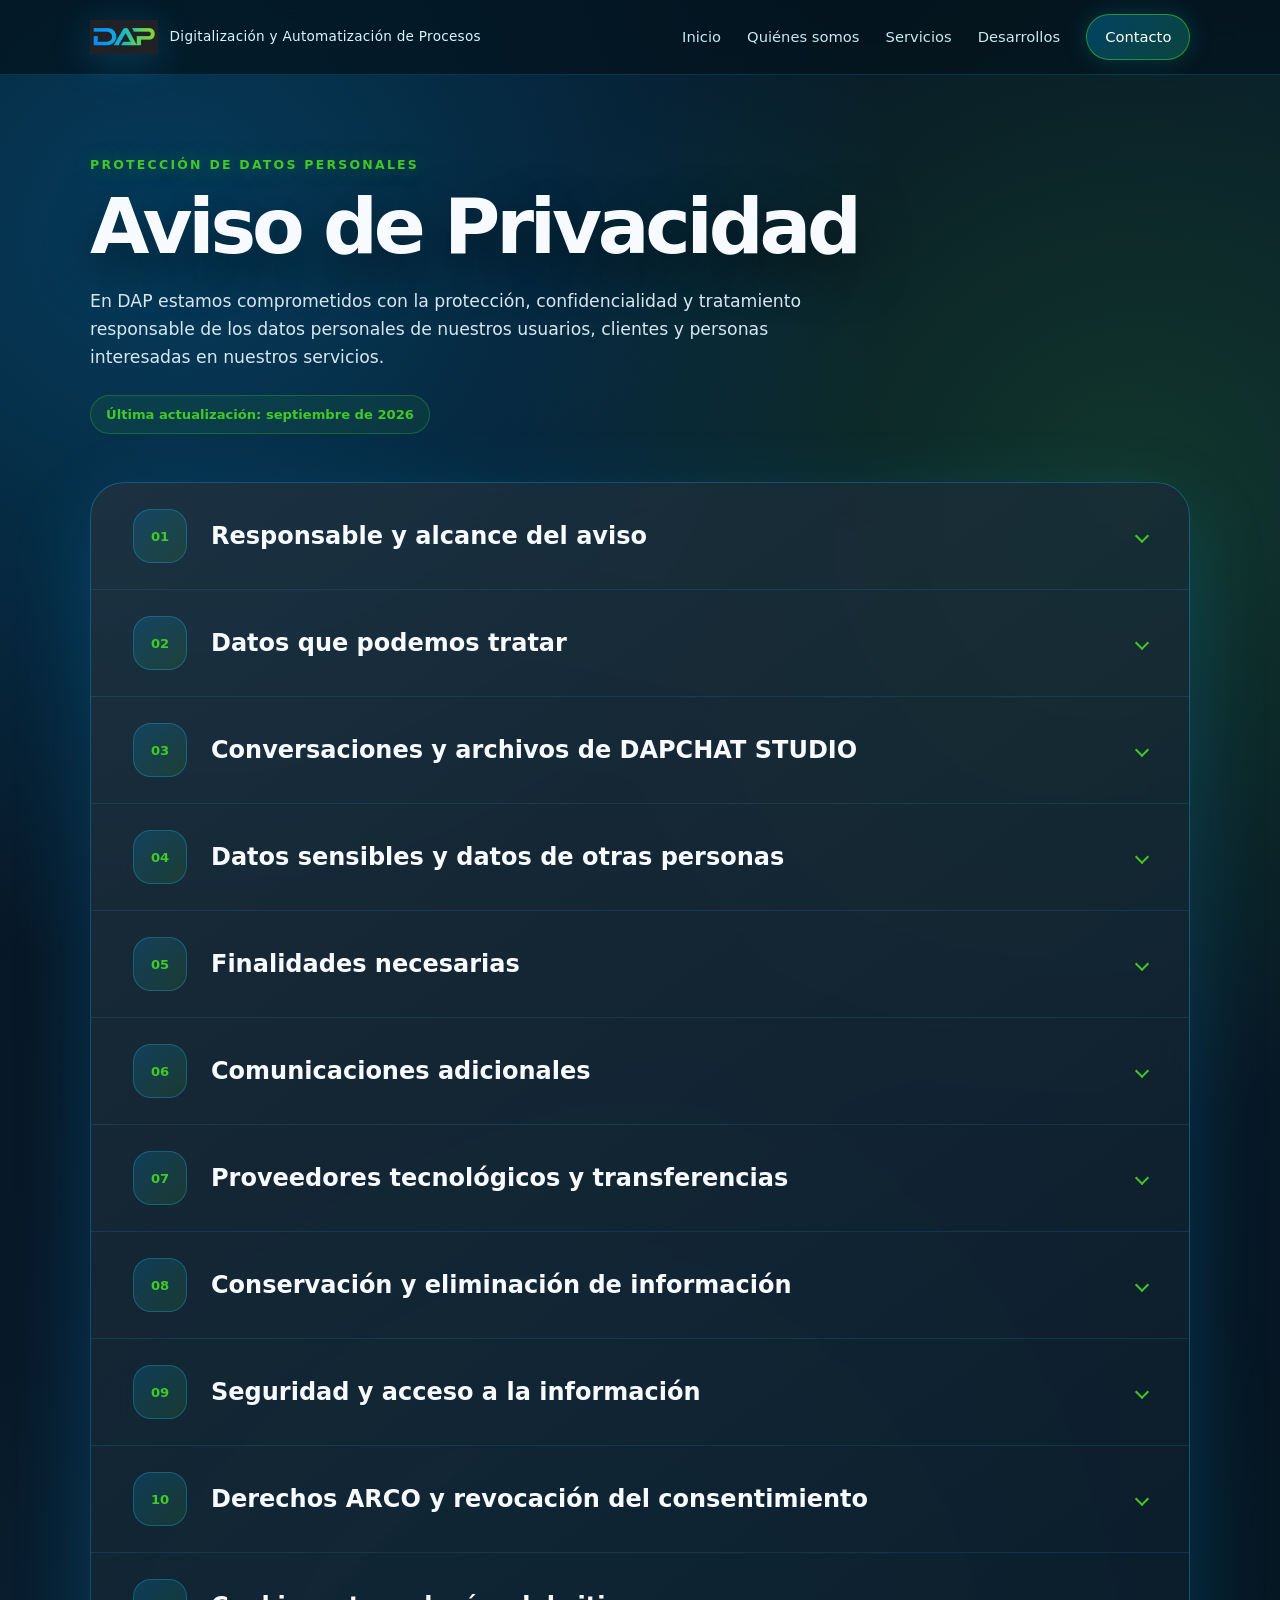
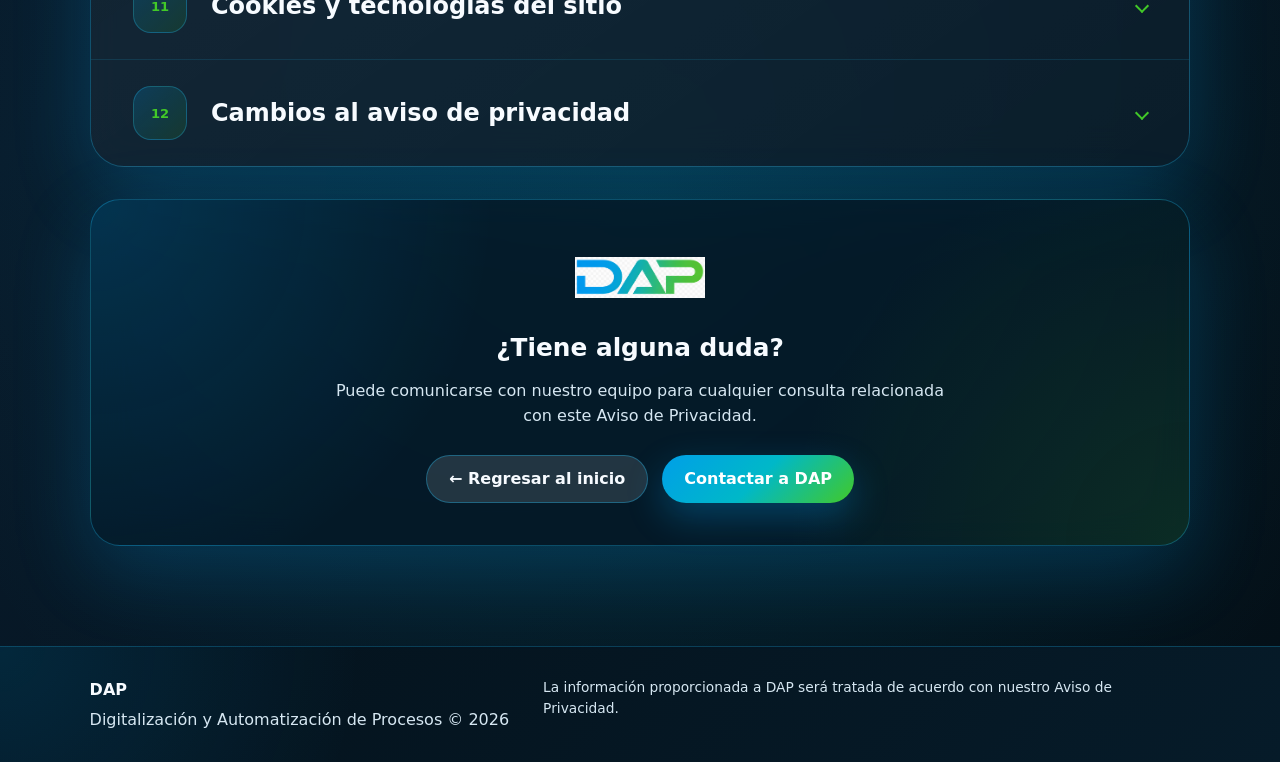
==== commit 010dcd88: "Update aviso-de-privacidad.html" ====
--- a/aviso-de-privacidad.html
+++ b/aviso-de-privacidad.html
@@ -78,221 +78,474 @@
         </div>
 
 
-        <article class="privacy-document reveal">
-
-          <section class="privacy-block">
-
-            <span class="privacy-number">01</span>
-
-            <div>
-              <h2>Identidad y responsable</h2>
-
-              <p>
-                DAP – Digitalización y Automatización de Procesos
-                es responsable del tratamiento de los datos personales
-                proporcionados a través de este sitio web y de los
-                diferentes medios de contacto asociados con nuestros
-                servicios.
-              </p>
-
-              <p>
-                Para cualquier asunto relacionado con la protección
-                de sus datos personales puede comunicarse a:
-              </p>
-
-              <a
-                class="privacy-email"
-                href="mailto:contacto@dapanalytics.com"
-              >
-                contacto@dapanalytics.com
-              </a>
-            </div>
-
-          </section>
-
-
-          <section class="privacy-block">
-
-            <span class="privacy-number">02</span>
-
-            <div>
-              <h2>Datos personales recopilados</h2>
-
-              <p>
-                Dependiendo del medio mediante el cual se ponga en
-                contacto con DAP, podremos recopilar información como:
-              </p>
-
-              <ul>
-                <li>Nombre completo.</li>
-                <li>Empresa u organización.</li>
-                <li>Correo electrónico.</li>
-                <li>Número telefónico.</li>
-                <li>Servicio de interés.</li>
-                <li>Información proporcionada dentro de su mensaje o solicitud.</li>
-              </ul>
-
-            </div>
-
-          </section>
-
-
-          <section class="privacy-block">
-
-            <span class="privacy-number">03</span>
-
-            <div>
-              <h2>Finalidades del tratamiento</h2>
-
-              <p>
-                Los datos personales proporcionados serán utilizados
-                principalmente para:
-              </p>
-
-              <ul>
-                <li>Atender solicitudes de información.</li>
-                <li>Dar seguimiento a consultas realizadas a DAP.</li>
-                <li>Preparar y atender solicitudes de cotización.</li>
-                <li>Brindar información relacionada con nuestros servicios.</li>
-                <li>Establecer comunicación con clientes o prospectos.</li>
-                <li>Dar seguimiento comercial a las solicitudes recibidas.</li>
-                <li>Proporcionar soporte relacionado con nuestros servicios.</li>
-              </ul>
-
-            </div>
-
-          </section>
-
-
-          <section class="privacy-block">
-
-            <span class="privacy-number">04</span>
-
-            <div>
-              <h2>Protección de la información</h2>
-
-              <p>
-                DAP implementa medidas administrativas y tecnológicas
-                orientadas a proteger la información proporcionada
-                contra acceso, uso, modificación, divulgación o
-                tratamiento no autorizado.
-              </p>
-
-              <p>
-                El acceso a la información se limita a las personas
-                que requieren utilizarla para atender las solicitudes
-                relacionadas con nuestros servicios.
-              </p>
-
-            </div>
-
-          </section>
-
-
-          <section class="privacy-block">
-
-            <span class="privacy-number">05</span>
-
-            <div>
-              <h2>Transferencia de datos personales</h2>
-
-              <p>
-                DAP no vende ni comercializa los datos personales
-                proporcionados por los usuarios.
-              </p>
-
-              <p>
-                La información no será compartida con terceros salvo
-                cuando resulte necesario para la prestación de un
-                servicio, exista autorización del titular o sea
-                requerido conforme a las disposiciones legales
-                aplicables.
-              </p>
-
-            </div>
-
-          </section>
-
-
-          <section class="privacy-block">
-
-            <span class="privacy-number">06</span>
-
-            <div>
-              <h2>Derechos sobre sus datos personales</h2>
-
-              <p>
-                El titular podrá solicitar información relacionada
-                con los datos personales que DAP mantenga bajo su
-                responsabilidad, así como solicitar su actualización,
-                corrección o eliminación cuando corresponda.
-              </p>
-
-              <p>
-                Para realizar una solicitud puede comunicarse mediante:
-              </p>
-
-              <a
-                class="privacy-email"
-                href="mailto:contacto@dapanalytics.com"
-              >
-                contacto@dapanalytics.com
-              </a>
-
-            </div>
-
-          </section>
-
-
-          <section class="privacy-block">
-
-            <span class="privacy-number">07</span>
-
-            <div>
-              <h2>Uso del sitio web</h2>
-
-              <p>
-                El sitio web de DAP puede utilizar tecnologías
-                necesarias para su funcionamiento, seguridad,
-                desempeño y análisis técnico.
-              </p>
-
-              <p>
-                En caso de incorporarse herramientas adicionales
-                de análisis, medición o servicios de terceros,
-                este aviso podrá actualizarse para informar sobre
-                su utilización.
-              </p>
-
-            </div>
-
-          </section>
-
-
-          <section class="privacy-block">
-
-            <span class="privacy-number">08</span>
-
-            <div>
-              <h2>Modificaciones al aviso</h2>
-
-              <p>
-                DAP podrá modificar o actualizar este Aviso de
-                Privacidad cuando existan cambios en nuestros
-                servicios, procesos internos, tecnologías utilizadas
-                o disposiciones aplicables.
-              </p>
-
-              <p>
-                La versión vigente estará disponible permanentemente
-                en este sitio web.
-              </p>
-
-            </div>
-
-          </section>
-
-        </article>
+        <article
+  class="privacy-document reveal"
+  aria-label="Secciones del aviso de privacidad"
+>
+
+  <details class="privacy-block">
+    <summary>
+      <span class="privacy-number">01</span>
+      <span class="privacy-title">Responsable y alcance del aviso</span>
+      <span class="privacy-chevron" aria-hidden="true"></span>
+    </summary>
+
+    <div class="privacy-block-content">
+      <p>
+        DAP – Digitalización y Automatización de Procesos
+        es responsable del tratamiento de los datos personales
+        que recaba directamente a través de dapanalytics.com,
+        sus formularios de contacto y sus aplicaciones, incluida
+        DAPCHAT STUDIO, en los términos de este aviso.
+      </p>
+
+      <p>
+        Domicilio del responsable:
+        <strong>[POR CONFIRMAR: domicilio completo del responsable]</strong>.
+      </p>
+
+      <p>
+        Para consultas relacionadas con privacidad puede escribir a:
+      </p>
+
+      <a
+        class="privacy-email"
+        href="mailto:contacto@dapanalytics.com"
+      >
+        contacto@dapanalytics.com
+      </a>
+
+      <p>
+        Cuando una organización utilice una aplicación de DAP para
+        tratar datos de sus propios empleados, clientes u otras
+        personas, la distribución de responsabilidades entre esa
+        organización y DAP dependerá del servicio contratado y de
+        las instrucciones aplicables al tratamiento.
+      </p>
+    </div>
+  </details>
+
+
+  <details class="privacy-block">
+    <summary>
+      <span class="privacy-number">02</span>
+      <span class="privacy-title">Datos que podemos tratar</span>
+      <span class="privacy-chevron" aria-hidden="true"></span>
+    </summary>
+
+    <div class="privacy-block-content">
+      <p>
+        Según el servicio utilizado, podemos tratar las siguientes
+        categorías de información:
+      </p>
+
+      <ul>
+        <li>
+          Datos de identificación y contacto, como nombre,
+          empresa, cargo, correo electrónico y teléfono.
+        </li>
+
+        <li>
+          Datos de cuenta y uso, como identificador de usuario,
+          tipo de cuenta, preferencias, fechas de acceso y
+          actividad necesaria para operar la aplicación.
+        </li>
+
+        <li>
+          Mensajes enviados mediante formularios, solicitudes
+          de información y comunicaciones con DAP.
+        </li>
+
+        <li>
+          En DAPCHAT STUDIO: preguntas, instrucciones, respuestas,
+          títulos e historial de conversaciones, así como
+          documentos, hojas de cálculo, imágenes u otros archivos
+          que el usuario decida cargar.
+        </li>
+
+        <li>
+          Información técnica necesaria para el funcionamiento
+          y seguridad del servicio, como registros de errores,
+          dirección IP, navegador y datos de sesión, cuando
+          nuestros sistemas efectivamente la recopilen.
+        </li>
+      </ul>
+
+      <p>
+        El contenido que un usuario cargue en DAPCHAT STUDIO
+        puede incluir datos personales de otras personas.
+        Su naturaleza depende de lo que el propio usuario
+        decida introducir en la aplicación.
+      </p>
+    </div>
+  </details>
+
+
+  <details class="privacy-block">
+    <summary>
+      <span class="privacy-number">03</span>
+      <span class="privacy-title">
+        Conversaciones y archivos de DAPCHAT STUDIO
+      </span>
+      <span class="privacy-chevron" aria-hidden="true"></span>
+    </summary>
+
+    <div class="privacy-block-content">
+      <p>
+        En DAPCHAT STUDIO, el contenido proporcionado por el
+        usuario puede ser procesado para generar respuestas,
+        mantener el historial de conversaciones, permitir su
+        consulta o descarga y ejecutar las funciones que el
+        usuario solicite.
+      </p>
+
+      <p>
+        Una conversación o archivo puede contener nombres,
+        correos, teléfonos, información laboral, comercial,
+        financiera o cualquier otro dato incluido por el usuario.
+        Por ello, recomendamos cargar únicamente la información
+        necesaria para la tarea y evitar incluir datos de
+        terceros cuando no se cuente con autorización o una
+        base legítima para tratarlos.
+      </p>
+
+      <p>
+        Si una conversación se comparte, exporta o descarga
+        mediante una función de la aplicación, su destinatario
+        podrá tener acceso al contenido correspondiente.
+        El usuario debe revisar el contenido antes de utilizar
+        estas funciones.
+      </p>
+    </div>
+  </details>
+
+
+  <details class="privacy-block">
+    <summary>
+      <span class="privacy-number">04</span>
+      <span class="privacy-title">
+        Datos sensibles y datos de otras personas
+      </span>
+      <span class="privacy-chevron" aria-hidden="true"></span>
+    </summary>
+
+    <div class="privacy-block-content">
+      <p>
+        DAP no solicita que los usuarios incluyan datos
+        personales sensibles en formularios, conversaciones
+        o archivos, salvo que una función específica lo
+        indique expresamente y exista una justificación para ello.
+      </p>
+
+      <p>
+        Si un usuario incorpora información sensible o datos
+        de terceros a una conversación o documento, su
+        tratamiento dependerá del contenido proporcionado,
+        de la finalidad solicitada y de los acuerdos aplicables
+        al servicio.
+      </p>
+
+      <p>
+        Antes de cargar información de salud, biométrica,
+        credenciales, documentos de identidad o información
+        especialmente confidencial, el usuario debe verificar
+        que cuenta con las autorizaciones necesarias y que
+        su uso es indispensable.
+      </p>
+    </div>
+  </details>
+
+
+  <details class="privacy-block">
+    <summary>
+      <span class="privacy-number">05</span>
+      <span class="privacy-title">Finalidades necesarias</span>
+      <span class="privacy-chevron" aria-hidden="true"></span>
+    </summary>
+
+    <div class="privacy-block-content">
+      <p>
+        Utilizamos los datos necesarios para:
+      </p>
+
+      <ul>
+        <li>Responder solicitudes de contacto y cotización.</li>
+        <li>Crear y administrar cuentas de usuario.</li>
+        <li>Autenticar el acceso y mantener las sesiones.</li>
+        <li>Prestar las funciones de DAPCHAT STUDIO y otras aplicaciones de DAP.</li>
+        <li>Procesar las solicitudes, conversaciones y archivos enviados por el usuario.</li>
+        <li>Guardar y mostrar el historial cuando la función esté habilitada.</li>
+        <li>Proporcionar soporte técnico y atender incidencias.</li>
+        <li>Prevenir accesos no autorizados y proteger la operación del servicio.</li>
+        <li>Cumplir obligaciones contractuales y legales aplicables.</li>
+      </ul>
+    </div>
+  </details>
+
+
+  <details class="privacy-block">
+    <summary>
+      <span class="privacy-number">06</span>
+      <span class="privacy-title">Comunicaciones adicionales</span>
+      <span class="privacy-chevron" aria-hidden="true"></span>
+    </summary>
+
+    <div class="privacy-block-content">
+      <p>
+        DAP podrá utilizar los datos de contacto para dar
+        seguimiento comercial a una solicitud realizada por
+        el interesado o enviar información sobre sus servicios,
+        cuando exista la autorización que corresponda.
+      </p>
+
+      <p>
+        Si no desea recibir comunicaciones promocionales,
+        puede solicitarlo en cualquier momento mediante
+        un correo a:
+      </p>
+
+      <a
+        class="privacy-email"
+        href="mailto:contacto@dapanalytics.com?subject=No%20recibir%20comunicaciones%20promocionales"
+      >
+        contacto@dapanalytics.com
+      </a>
+
+      <p>
+        Esta solicitud no impedirá el envío de mensajes
+        indispensables para atender una consulta, administrar
+        su cuenta o prestar el servicio contratado.
+      </p>
+    </div>
+  </details>
+
+
+  <details class="privacy-block">
+    <summary>
+      <span class="privacy-number">07</span>
+      <span class="privacy-title">
+        Proveedores tecnológicos y transferencias
+      </span>
+      <span class="privacy-chevron" aria-hidden="true"></span>
+    </summary>
+
+    <div class="privacy-block-content">
+      <p>
+        Para operar el sitio y las aplicaciones, DAP puede
+        utilizar proveedores de alojamiento, almacenamiento,
+        correo electrónico y procesamiento tecnológico.
+        Estos proveedores podrían acceder a la información
+        necesaria para prestar sus servicios bajo los acuerdos
+        y medidas de protección correspondientes.
+      </p>
+
+      <p>
+        Si DAPCHAT STUDIO utiliza un proveedor externo de
+        inteligencia artificial para generar respuestas,
+        las instrucciones y el contenido necesario para
+        responder podrían enviarse a dicho proveedor.
+      </p>
+
+      <p>
+        <strong>
+          [POR CONFIRMAR: identificar los proveedores que reciben
+          conversaciones o archivos, su función, ubicación,
+          condiciones de conservación y si utilizan o no el
+          contenido para entrenar modelos.]
+        </strong>
+      </p>
+
+      <p>
+        DAP no vende datos personales. Cualquier transferencia
+        a terceros distintos de los proveedores que tratan
+        información por cuenta de DAP se realizará conforme
+        a las disposiciones aplicables y, cuando corresponda,
+        con el consentimiento de la persona titular.
+      </p>
+    </div>
+  </details>
+
+
+  <details class="privacy-block">
+    <summary>
+      <span class="privacy-number">08</span>
+      <span class="privacy-title">
+        Conservación y eliminación de información
+      </span>
+      <span class="privacy-chevron" aria-hidden="true"></span>
+    </summary>
+
+    <div class="privacy-block-content">
+      <p>
+        La información se conservará durante el tiempo
+        necesario para prestar el servicio y cumplir
+        las finalidades informadas, así como durante los
+        periodos adicionales exigidos por obligaciones
+        legales o contractuales.
+      </p>
+
+      <p>
+        Cuando DAPCHAT STUDIO ofrezca una opción para
+        eliminar una conversación, esta acción deberá
+        aplicarse a los registros y archivos asociados
+        conforme al funcionamiento efectivo de la aplicación.
+        La eliminación visible para el usuario podría no
+        equivaler a la eliminación inmediata de respaldos
+        o registros sujetos a conservación obligatoria.
+      </p>
+
+      <p>
+        <strong>
+          [POR CONFIRMAR: plazo real de conservación del
+          historial, respaldos, registros técnicos y archivos
+          eliminados.]
+        </strong>
+      </p>
+    </div>
+  </details>
+
+
+  <details class="privacy-block">
+    <summary>
+      <span class="privacy-number">09</span>
+      <span class="privacy-title">
+        Seguridad y acceso a la información
+      </span>
+      <span class="privacy-chevron" aria-hidden="true"></span>
+    </summary>
+
+    <div class="privacy-block-content">
+      <p>
+        DAP aplica medidas administrativas, técnicas y
+        físicas acordes con la información tratada para
+        reducir riesgos de pérdida, alteración, acceso,
+        uso o divulgación no autorizados.
+      </p>
+
+      <p>
+        El acceso a las cuentas, conversaciones y archivos
+        se limita a las personas y proveedores que lo
+        requieren para operar la aplicación, brindar
+        soporte, atender incidencias o cumplir una
+        obligación aplicable.
+      </p>
+
+      <p>
+        Ningún sistema ofrece seguridad absoluta. Si
+        detecta un acceso no autorizado a su cuenta,
+        comuníquelo a
+        <a
+          class="privacy-email"
+          href="mailto:contacto@dapanalytics.com"
+        >contacto@dapanalytics.com</a>.
+      </p>
+    </div>
+  </details>
+
+
+  <details class="privacy-block">
+    <summary>
+      <span class="privacy-number">10</span>
+      <span class="privacy-title">
+        Derechos ARCO y revocación del consentimiento
+      </span>
+      <span class="privacy-chevron" aria-hidden="true"></span>
+    </summary>
+
+    <div class="privacy-block-content">
+      <p>
+        La persona titular puede solicitar el acceso a
+        sus datos personales, su rectificación, su
+        cancelación o la oposición a determinados
+        tratamientos. También puede solicitar la
+        revocación de su consentimiento cuando proceda.
+      </p>
+
+      <p>
+        Para presentar una solicitud, envíe un correo a
+        <a
+          class="privacy-email"
+          href="mailto:contacto@dapanalytics.com?subject=Solicitud%20de%20privacidad%20-%20Derechos%20ARCO"
+        >contacto@dapanalytics.com</a>
+        e incluya:
+      </p>
+
+      <ul>
+        <li>Su nombre y un medio para recibir respuesta.</li>
+        <li>El derecho que desea ejercer y una descripción de su solicitud.</li>
+        <li>Información que permita localizar los datos.</li>
+        <li>Documentos para acreditar su identidad o representación, cuando correspondan.</li>
+      </ul>
+
+      <p>
+        DAP atenderá la solicitud conforme a los plazos
+        y condiciones previstos por la legislación aplicable.
+        Si los datos de otra persona fueron incluidos en
+        una conversación cargada por un usuario, DAP
+        revisará la solicitud considerando quién controla
+        esa información y los acuerdos relacionados
+        con el servicio.
+      </p>
+    </div>
+  </details>
+
+
+  <details class="privacy-block">
+    <summary>
+      <span class="privacy-number">11</span>
+      <span class="privacy-title">
+        Cookies y tecnologías del sitio
+      </span>
+      <span class="privacy-chevron" aria-hidden="true"></span>
+    </summary>
+
+    <div class="privacy-block-content">
+      <p>
+        El sitio y las aplicaciones pueden utilizar
+        almacenamiento local, cookies u otras tecnologías
+        para mantener sesiones, recordar preferencias,
+        proteger el acceso y permitir su funcionamiento.
+      </p>
+
+      <p>
+        <strong>
+          [POR CONFIRMAR: indicar si se utilizan servicios
+          de analítica, publicidad o seguimiento de terceros;
+          identificar esas tecnologías y explicar cómo
+          pueden deshabilitarse.]
+        </strong>
+      </p>
+    </div>
+  </details>
+
+
+  <details class="privacy-block">
+    <summary>
+      <span class="privacy-number">12</span>
+      <span class="privacy-title">
+        Cambios al aviso de privacidad
+      </span>
+      <span class="privacy-chevron" aria-hidden="true"></span>
+    </summary>
+
+    <div class="privacy-block-content">
+      <p>
+        DAP podrá actualizar este aviso cuando cambien
+        sus servicios, proveedores, funciones de las
+        aplicaciones o disposiciones aplicables.
+      </p>
+
+      <p>
+        La versión vigente y su fecha de actualización
+        estarán disponibles en esta página. Si un cambio
+        requiere un nuevo consentimiento, DAP lo
+        solicitará mediante los mecanismos que
+        correspondan antes de realizar ese tratamiento.
+      </p>
+    </div>
+  </details>
+
+</article>
 
 
         <div class="privacy-return reveal">
--- a/style.css
+++ b/style.css
@@ -1477,3 +1477,69 @@
   }
 
 }
+
+
+
+
+/* Ajustes para las secciones desplegables */
+.privacy-document .privacy-block {
+  display: block;
+  padding: 0;
+}
+
+.privacy-document .privacy-block summary {
+  display: flex;
+  align-items: center;
+  gap: 24px;
+  padding: 26px 42px;
+  cursor: pointer;
+  list-style: none;
+}
+
+.privacy-document .privacy-block summary::-webkit-details-marker {
+  display: none;
+}
+
+.privacy-document .privacy-block summary:hover {
+  background: rgba(32, 196, 255, 0.07);
+}
+
+.privacy-document .privacy-block summary:focus-visible {
+  outline: 2px solid var(--blue-light);
+  outline-offset: -4px;
+}
+
+.privacy-document .privacy-title {
+  flex: 1;
+  font-size: clamp(1.15rem, 2vw, 1.5rem);
+  font-weight: 700;
+  line-height: 1.3;
+}
+
+.privacy-document .privacy-chevron {
+  width: 10px;
+  height: 10px;
+  border-right: 2px solid var(--green);
+  border-bottom: 2px solid var(--green);
+  transform: rotate(45deg);
+  transition: transform 0.2s ease;
+}
+
+.privacy-document .privacy-block[open] .privacy-chevron {
+  transform: rotate(225deg);
+}
+
+.privacy-document .privacy-block-content {
+  padding: 0 42px 30px 120px;
+}
+
+@media (max-width: 760px) {
+  .privacy-document .privacy-block summary {
+    gap: 14px;
+    padding: 20px 24px;
+  }
+
+  .privacy-document .privacy-block-content {
+    padding: 0 24px 24px;
+  }
+}
